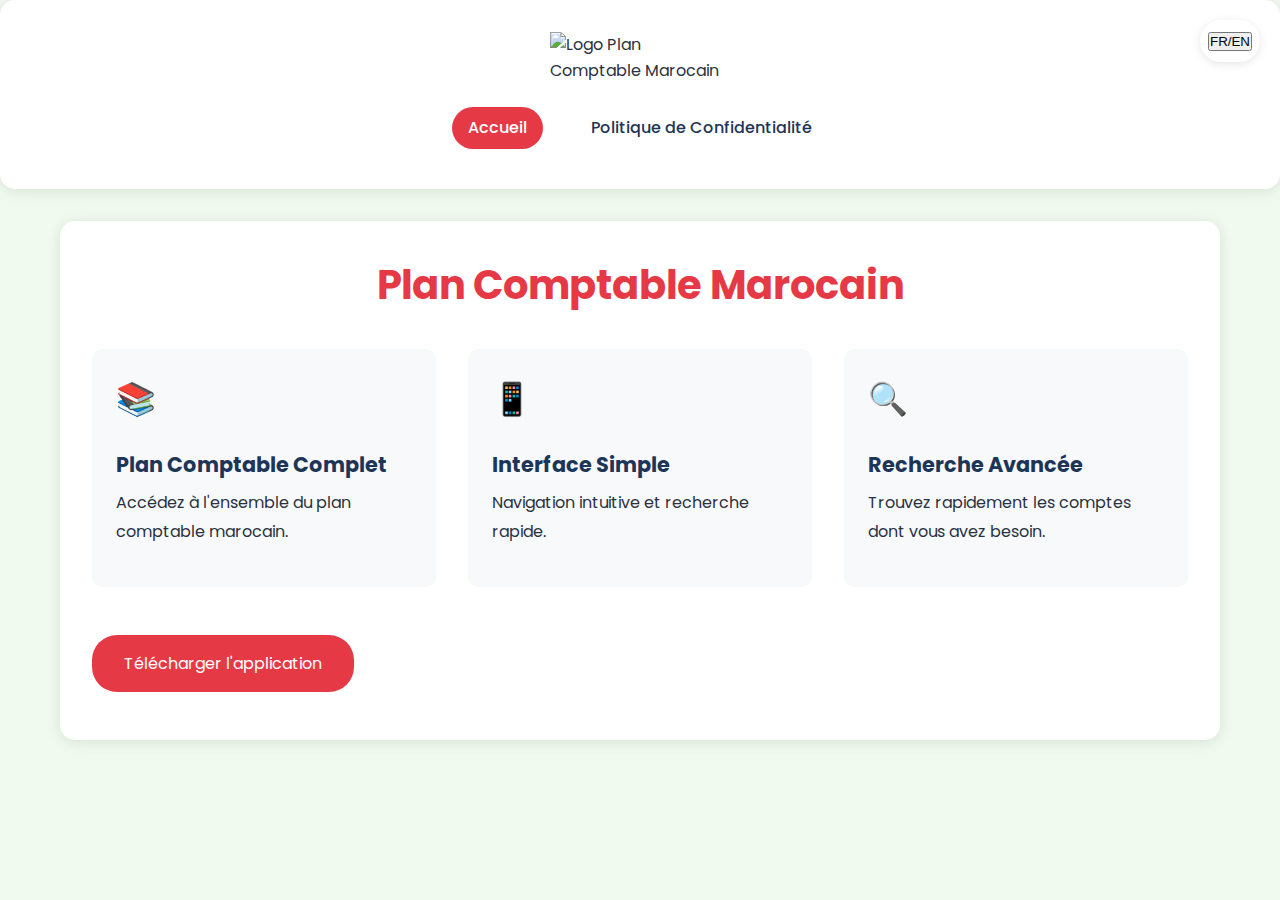
==== index.html @ 920bfa9d "first push" ====
<!DOCTYPE html>
<html lang="fr">
<head>
    <meta charset="UTF-8">
    <meta name="viewport" content="width=device-width, initial-scale=1.0">
    <title>Plan Comptable Marocain - Application Mobile</title>
    <link href="https://fonts.googleapis.com/css2?family=Poppins:wght@300;400;500;600;700&display=swap" rel="stylesheet">
    <link rel="stylesheet" href="styles.css">
</head>
<body>
    <div class="header">
        <img src="logo.png" alt="Logo Plan Comptable Marocain" class="logo fade-in">
        <nav class="nav">
            <a href="index.html" class="nav-link" data-translate="home">Accueil</a>
            <a href="privacy.html" class="nav-link" data-translate="privacy">Politique de Confidentialité</a>
        </nav>
    </div>

    <div class="container">
        <div class="content fade-in">
            <h1>Plan Comptable Marocain</h1>
            
            <div class="feature-grid">
                <div class="feature-card fade-in">
                    <div class="feature-icon">📚</div>
                    <h3>Plan Comptable Complet</h3>
                    <p>Accédez à l'ensemble du plan comptable marocain.</p>
                </div>
                
                <div class="feature-card fade-in">
                    <div class="feature-icon">📱</div>
                    <h3>Interface Simple</h3>
                    <p>Navigation intuitive et recherche rapide.</p>
                </div>
                
                <div class="feature-card fade-in">
                    <div class="feature-icon">🔍</div>
                    <h3>Recherche Avancée</h3>
                    <p>Trouvez rapidement les comptes dont vous avez besoin.</p>
                </div>
            </div>

            <div class="text-center">
                <a href="#" class="download-btn" data-translate="download">Télécharger l'application</a>
            </div>
        </div>
    </div>

    <div class="language-switch">
        <button id="langSwitch">FR/EN</button>
    </div>

    <script src="script.js"></script>
</body>
</html>
---- styles.css ----
:root {
  --primary-color: #e63946;
  --secondary-color: #1d3557;
  --background-color: #f1faee;
  --text-color: #293241;
  --transition: all 0.3s ease;
}

* {
  margin: 0;
  padding: 0;
  box-sizing: border-box;
}

body {
  font-family: 'Poppins', sans-serif;
  line-height: 1.6;
  background: var(--background-color);
  color: var(--text-color);
}

.container {
  max-width: 1200px;
  margin: 2rem auto;
  padding: 0 20px;
}

.header {
  background: white;
  box-shadow: 0 2px 15px rgba(0,0,0,0.1);
  padding: 1rem;
  border-radius: 15px;
  margin-bottom: 2rem;
}

.logo {
  max-width: 180px;
  display: block;
  margin: 1rem auto;
  transition: var(--transition);
}

.logo:hover {
  transform: scale(1.05);
}

.nav {
  display: flex;
  justify-content: center;
  gap: 2rem;
  margin: 1.5rem 0;
}

.nav-link {
  color: var(--secondary-color);
  text-decoration: none;
  font-weight: 500;
  padding: 0.5rem 1rem;
  border-radius: 25px;
  transition: var(--transition);
}

.nav-link:hover, .nav-link.active {
  background: var(--primary-color);
  color: white;
}

.content {
  background: white;
  padding: 2rem;
  border-radius: 15px;
  box-shadow: 0 2px 15px rgba(0,0,0,0.1);
}

h1 {
  color: var(--primary-color);
  margin-bottom: 1.5rem;
  font-size: 2.5rem;
  text-align: center;
}

h2 {
  color: var(--secondary-color);
  margin: 2rem 0 1rem;
  font-size: 1.8rem;
}

h3 {
  color: var(--secondary-color);
  margin: 1.5rem 0 0.5rem;
  font-size: 1.3rem;
}

p {
  margin-bottom: 1rem;
  line-height: 1.8;
}

.feature-grid {
  display: grid;
  grid-template-columns: repeat(auto-fit, minmax(250px, 1fr));
  gap: 2rem;
  margin: 2rem 0;
}

.feature-card {
  background: #f8f9fa;
  padding: 1.5rem;
  border-radius: 10px;
  transition: var(--transition);
}

.feature-card:hover {
  transform: translateY(-5px);
  box-shadow: 0 5px 15px rgba(0,0,0,0.1);
}

.feature-icon {
  font-size: 2rem;
  color: var(--primary-color);
  margin-bottom: 1rem;
}

.download-btn {
  display: inline-block;
  background: var(--primary-color);
  color: white;
  padding: 1rem 2rem;
  border-radius: 25px;
  text-decoration: none;
  margin: 1rem 0;
  transition: var(--transition);
}

.download-btn:hover {
  background: var(--secondary-color);
  transform: translateY(-2px);
}

.language-switch {
  position: fixed;
  top: 20px;
  right: 20px;
  background: white;
  padding: 0.5rem;
  border-radius: 25px;
  box-shadow: 0 2px 10px rgba(0,0,0,0.1);
}

@media (max-width: 768px) {
  .container {
    margin: 1rem auto;
  }
  
  h1 {
    font-size: 2rem;
  }
  
  .nav {
    flex-direction: column;
    align-items: center;
    gap: 1rem;
  }
  
  .feature-grid {
    grid-template-columns: 1fr;
  }
}

/* Animation classes */
.fade-in {
  opacity: 0;
  transform: translateY(20px);
  transition: var(--transition);
}

.fade-in.visible {
  opacity: 1;
  transform: translateY(0);
}
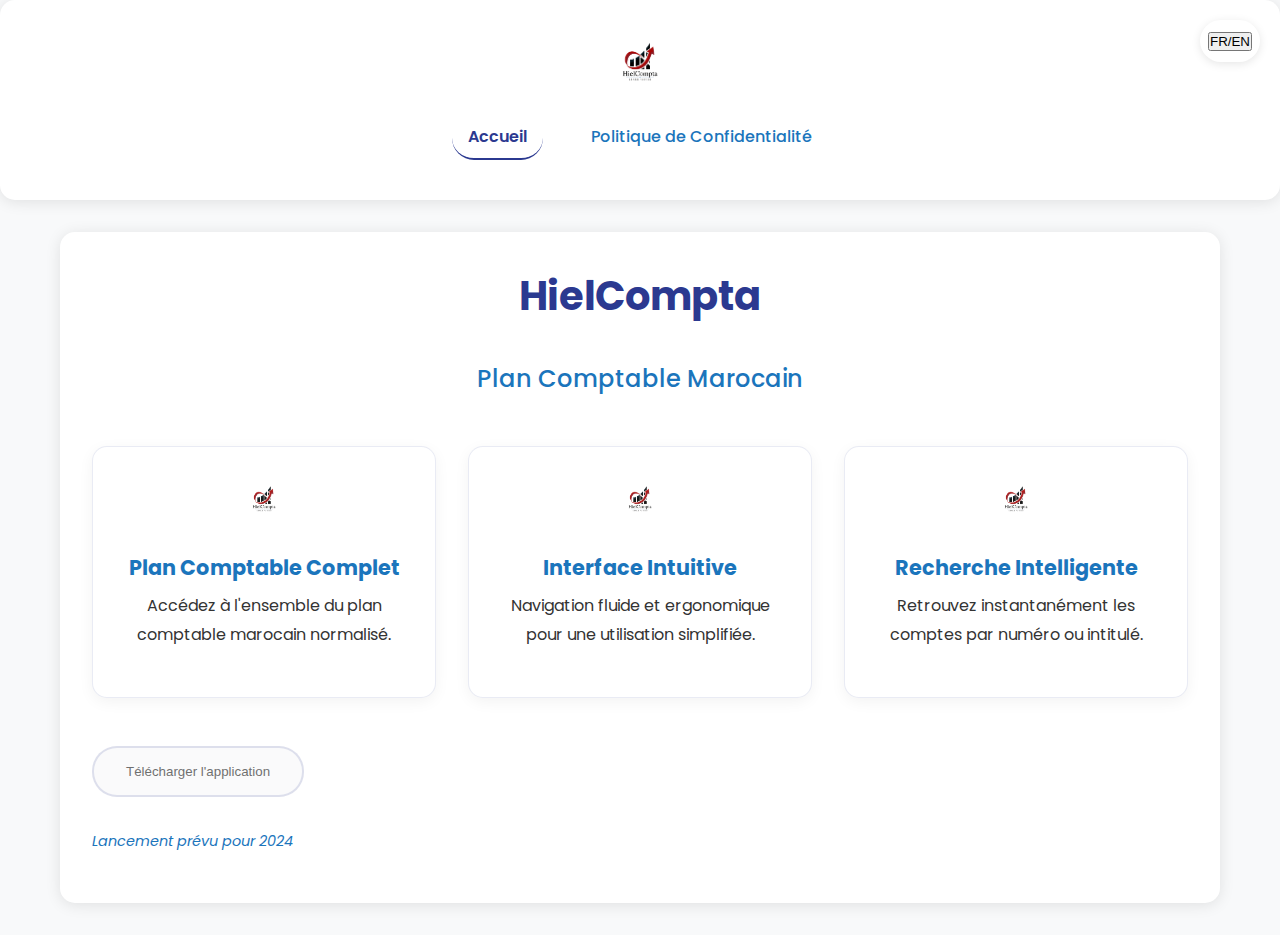
==== commit db4964cb: "improved" ====
--- a/index.html
+++ b/index.html
@@ -3,45 +3,56 @@
 <head>
     <meta charset="UTF-8">
     <meta name="viewport" content="width=device-width, initial-scale=1.0">
-    <title>Plan Comptable Marocain - Application Mobile</title>
+    <title>HielCompta - Plan Comptable Marocain</title>
     <link href="https://fonts.googleapis.com/css2?family=Poppins:wght@300;400;500;600;700&display=swap" rel="stylesheet">
     <link rel="stylesheet" href="styles.css">
+    <link rel="icon" type="image/png" href="HielCompta.png">
 </head>
 <body>
     <div class="header">
-        <img src="logo.png" alt="Logo Plan Comptable Marocain" class="logo fade-in">
+        <img src="HielCompta.png" alt="Logo HielCompta" class="logo fade-in">
         <nav class="nav">
-            <a href="index.html" class="nav-link" data-translate="home">Accueil</a>
+            <a href="index.html" class="nav-link active" data-translate="home">Accueil</a>
             <a href="privacy.html" class="nav-link" data-translate="privacy">Politique de Confidentialité</a>
         </nav>
     </div>
 
     <div class="container">
         <div class="content fade-in">
-            <h1>Plan Comptable Marocain</h1>
+            <h1>HielCompta</h1>
+            <h2 class="subtitle">Plan Comptable Marocain</h2>
             
             <div class="feature-grid">
                 <div class="feature-card fade-in">
-                    <div class="feature-icon">📚</div>
+                    <div class="feature-icon">
+                        <img src="HielCompta.png" alt="Plan Comptable" class="feature-mini-logo">
+                    </div>
                     <h3>Plan Comptable Complet</h3>
-                    <p>Accédez à l'ensemble du plan comptable marocain.</p>
+                    <p>Accédez à l'ensemble du plan comptable marocain normalisé.</p>
                 </div>
                 
                 <div class="feature-card fade-in">
-                    <div class="feature-icon">📱</div>
-                    <h3>Interface Simple</h3>
-                    <p>Navigation intuitive et recherche rapide.</p>
+                    <div class="feature-icon">
+                        <img src="HielCompta.png" alt="Interface" class="feature-mini-logo">
+                    </div>
+                    <h3>Interface Intuitive</h3>
+                    <p>Navigation fluide et ergonomique pour une utilisation simplifiée.</p>
                 </div>
                 
                 <div class="feature-card fade-in">
-                    <div class="feature-icon">🔍</div>
-                    <h3>Recherche Avancée</h3>
-                    <p>Trouvez rapidement les comptes dont vous avez besoin.</p>
+                    <div class="feature-icon">
+                        <img src="HielCompta.png" alt="Recherche" class="feature-mini-logo">
+                    </div>
+                    <h3>Recherche Intelligente</h3>
+                    <p>Retrouvez instantanément les comptes par numéro ou intitulé.</p>
                 </div>
             </div>
 
             <div class="text-center">
-                <a href="#" class="download-btn" data-translate="download">Télécharger l'application</a>
+                <button class="download-btn disabled" data-translate="download" disabled>
+                    Application Bientôt Disponible
+                </button>
+                <p class="coming-soon">Lancement prévu pour 2024</p>
             </div>
         </div>
     </div>
--- a/styles.css
+++ b/styles.css
@@ -1,8 +1,10 @@
 :root {
-  --primary-color: #e63946;
-  --secondary-color: #1d3557;
-  --background-color: #f1faee;
-  --text-color: #293241;
+    --primary-color: #2B3990;    
+    --secondary-color: #1B75BC;  
+    --accent-color: #27AAE1;     
+    --text-color: #333333;
+    --light-bg: #F8F9FA;
+    --white: #FFFFFF;
   --transition: all 0.3s ease;
 }
 
@@ -15,7 +17,7 @@
 body {
   font-family: 'Poppins', sans-serif;
   line-height: 1.6;
-  background: var(--background-color);
+  background: var(--light-bg);
   color: var(--text-color);
 }
 
@@ -26,7 +28,7 @@
 }
 
 .header {
-  background: white;
+  background: var(--white);
   box-shadow: 0 2px 15px rgba(0,0,0,0.1);
   padding: 1rem;
   border-radius: 15px;
@@ -34,7 +36,8 @@
 }
 
 .logo {
-  max-width: 180px;
+  height: 60px;
+  width: auto;
   display: block;
   margin: 1rem auto;
   transition: var(--transition);
@@ -60,13 +63,19 @@
   transition: var(--transition);
 }
 
-.nav-link:hover, .nav-link.active {
+.nav-link:hover {
   background: var(--primary-color);
-  color: white;
+  color: var(--white);
+}
+
+.nav-link.active {
+  color: var(--primary-color);
+  font-weight: 600;
+  border-bottom: 2px solid var(--primary-color);
 }
 
 .content {
-  background: white;
+  background: var(--white);
   padding: 2rem;
   border-radius: 15px;
   box-shadow: 0 2px 15px rgba(0,0,0,0.1);
@@ -79,8 +88,16 @@
   text-align: center;
 }
 
+.subtitle {
+    color: var(--secondary-color);
+  text-align: center;
+  margin-bottom: 3rem;
+  font-weight: 500;
+  font-size: 1.5rem;
+}
+
 h2 {
-  color: var(--secondary-color);
+    color: var(--secondary-color);
   margin: 2rem 0 1rem;
   font-size: 1.8rem;
 }
@@ -89,42 +106,50 @@
   color: var(--secondary-color);
   margin: 1.5rem 0 0.5rem;
   font-size: 1.3rem;
-}
-
+  }
+  
 p {
   margin-bottom: 1rem;
   line-height: 1.8;
-}
-
-.feature-grid {
+  }
+  
+  .feature-grid {
   display: grid;
   grid-template-columns: repeat(auto-fit, minmax(250px, 1fr));
   gap: 2rem;
   margin: 2rem 0;
-}
-
+  }
+    
 .feature-card {
-  background: #f8f9fa;
-  padding: 1.5rem;
-  border-radius: 10px;
-  transition: var(--transition);
+  background: var(--white);
+  border-radius: 15px;
+  padding: 2rem;
+  text-align: center;
+  box-shadow: 0 4px 15px rgba(0,0,0,0.05);
+  transition: var(--transition);
+  border: 1px solid rgba(43, 57, 144, 0.1);
 }
 
 .feature-card:hover {
   transform: translateY(-5px);
-  box-shadow: 0 5px 15px rgba(0,0,0,0.1);
-}
-
-.feature-icon {
-  font-size: 2rem;
-  color: var(--primary-color);
-  margin-bottom: 1rem;
+  box-shadow: 0 8px 25px rgba(43, 57, 144, 0.15);
+}
+
+.feature-mini-logo {
+  width: 40px;
+  height: 40px;
+  opacity: 0.9;
+  transition: var(--transition);
+}
+
+.feature-card:hover .feature-mini-logo {
+  transform: rotate(10deg) scale(1.1);
 }
 
 .download-btn {
   display: inline-block;
   background: var(--primary-color);
-  color: white;
+  color: var(--white);
   padding: 1rem 2rem;
   border-radius: 25px;
   text-decoration: none;
@@ -137,14 +162,104 @@
   transform: translateY(-2px);
 }
 
+.download-btn.disabled {
+  background: var(--light-bg);
+  color: var(--text-color);
+  cursor: not-allowed;
+  opacity: 0.7;
+  border: 2px solid rgba(43, 57, 144, 0.2);
+}
+
+.download-btn.disabled:hover {
+  transform: none;
+  background: var(--light-bg);
+}
+
+.coming-soon {
+  margin-top: 1rem;
+  color: var(--secondary-color);
+  font-size: 0.9rem;
+  font-style: italic;
+}
+
 .language-switch {
   position: fixed;
   top: 20px;
   right: 20px;
-  background: white;
+  background: var(--white);
   padding: 0.5rem;
   border-radius: 25px;
   box-shadow: 0 2px 10px rgba(0,0,0,0.1);
+}
+
+.privacy-section {
+  margin: 2rem 0;
+  padding: 1rem;
+}
+
+.privacy-card {
+  background: var(--light-bg);
+  border-radius: 10px;
+  padding: 1.5rem;
+  margin: 1.5rem 0;
+  box-shadow: 0 2px 10px rgba(0,0,0,0.05);
+  transition: var(--transition);
+}
+
+.privacy-card:hover {
+  transform: translateY(-2px);
+  box-shadow: 0 4px 15px rgba(0,0,0,0.1);
+}
+
+.privacy-card h3 {
+  color: var(--primary-color);
+  margin-bottom: 1rem;
+  font-size: 1.2rem;
+}
+
+.privacy-card p {
+  color: var(--text-color);
+  line-height: 1.8;
+  margin: 0;
+}
+
+.privacy-card a {
+  color: var(--primary-color);
+  text-decoration: none;
+  font-weight: 500;
+  transition: var(--transition);
+}
+
+.privacy-card a:hover {
+  color: var(--secondary-color);
+  text-decoration: underline;
+}
+
+.divider {
+  border: none;
+  height: 1px;
+  background: linear-gradient(to right, transparent, var(--primary-color), transparent);
+  margin: 3rem 0;
+  opacity: 0.2;
+}
+
+.english {
+  opacity: 0.9;
+}
+
+.english h2 {
+  color: var(--secondary-color);
+}
+
+.fade-in {
+  opacity: 0;
+  transform: translateY(20px);
+  transition: var(--transition);
+}
+
+.fade-in.visible {
+  opacity: 1;
+  transform: translateY(0);
 }
 
 @media (max-width: 768px) {
@@ -164,17 +279,24 @@
   
   .feature-grid {
     grid-template-columns: 1fr;
-  }
-}
-
-/* Animation classes */
-.fade-in {
-  opacity: 0;
-  transform: translateY(20px);
-  transition: var(--transition);
-}
-
-.fade-in.visible {
-  opacity: 1;
-  transform: translateY(0);
-}
+    gap: 1.5rem;
+  }
+  
+  .privacy-card {
+    padding: 1rem;
+    margin: 1rem 0;
+  }
+    
+  .privacy-section {
+    padding: 0;
+  }
+  
+  .logo {
+    height: 45px;
+  }
+    
+  .subtitle {
+    font-size: 1.2rem;
+    margin-bottom: 2rem;
+  }
+}